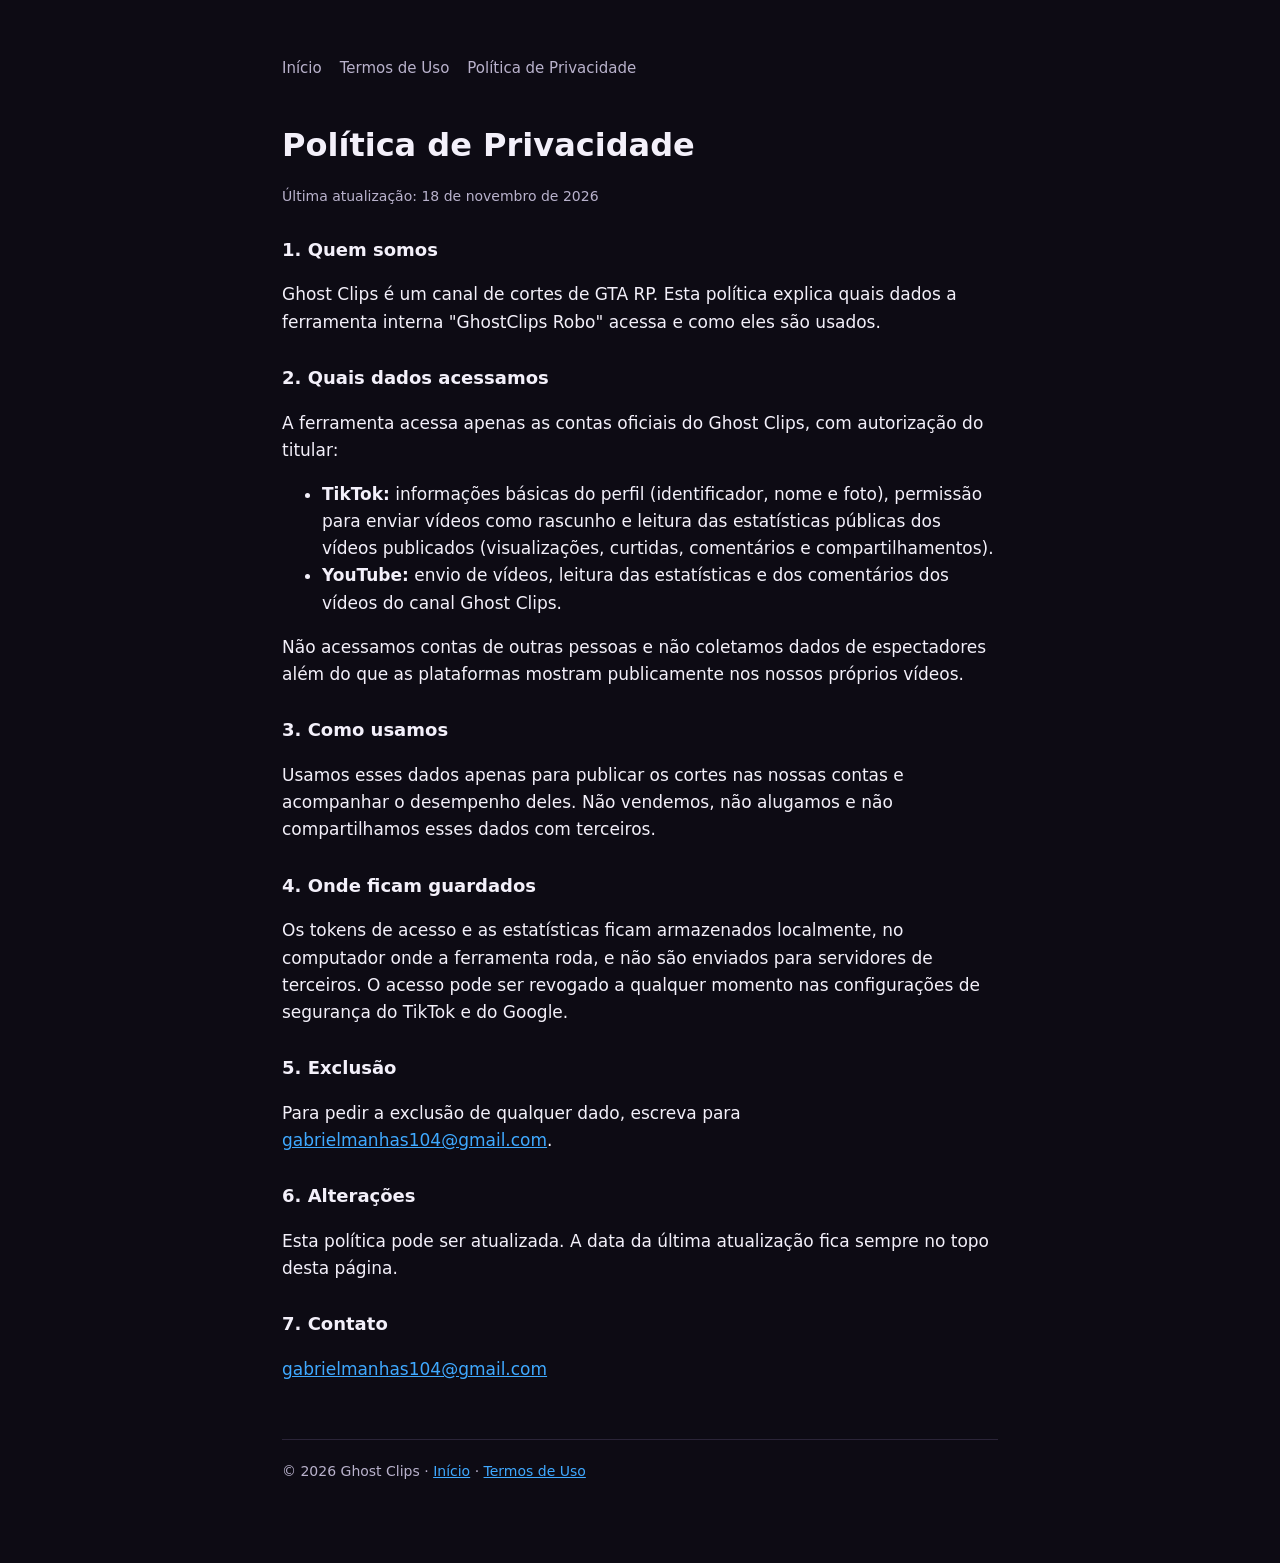
==== privacidade.html @ 07d4dc70 "Create privacidade.html" ====
<!doctype html>
<html lang="pt-BR">
<head>
<meta charset="utf-8">
<meta name="viewport" content="width=device-width,initial-scale=1">
<title>Política de Privacidade — Ghost Clips</title>
<link rel="stylesheet" href="estilo.css">
</head>
<body><main>
<nav><a href="index.html">Início</a><a href="termos.html">Termos de Uso</a><a href="privacidade.html">Política de Privacidade</a></nav>
<h1>Política de Privacidade</h1>
<p class="data">Última atualização: 18 de novembro de 2026</p>

<h3>1. Quem somos</h3>
<p>Ghost Clips é um canal de cortes de GTA RP. Esta política explica quais dados a ferramenta interna "GhostClips Robo" acessa e como eles são usados.</p>

<h3>2. Quais dados acessamos</h3>
<p>A ferramenta acessa apenas as contas oficiais do Ghost Clips, com autorização do titular:</p>
<ul>
<li><b>TikTok:</b> informações básicas do perfil (identificador, nome e foto), permissão para enviar vídeos como rascunho e leitura das estatísticas públicas dos vídeos publicados (visualizações, curtidas, comentários e compartilhamentos).</li>
<li><b>YouTube:</b> envio de vídeos, leitura das estatísticas e dos comentários dos vídeos do canal Ghost Clips.</li>
</ul>
<p>Não acessamos contas de outras pessoas e não coletamos dados de espectadores além do que as plataformas mostram publicamente nos nossos próprios vídeos.</p>

<h3>3. Como usamos</h3>
<p>Usamos esses dados apenas para publicar os cortes nas nossas contas e acompanhar o desempenho deles. Não vendemos, não alugamos e não compartilhamos esses dados com terceiros.</p>

<h3>4. Onde ficam guardados</h3>
<p>Os tokens de acesso e as estatísticas ficam armazenados localmente, no computador onde a ferramenta roda, e não são enviados para servidores de terceiros. O acesso pode ser revogado a qualquer momento nas configurações de segurança do TikTok e do Google.</p>

<h3>5. Exclusão</h3>
<p>Para pedir a exclusão de qualquer dado, escreva para <a href="mailto:gabrielmanhas104@gmail.com">gabrielmanhas104@gmail.com</a>.</p>

<h3>6. Alterações</h3>
<p>Esta política pode ser atualizada. A data da última atualização fica sempre no topo desta página.</p>

<h3>7. Contato</h3>
<p><a href="mailto:gabrielmanhas104@gmail.com">gabrielmanhas104@gmail.com</a></p>

<footer>© 2026 Ghost Clips · <a href="index.html">Início</a> · <a href="termos.html">Termos de Uso</a></footer>
</main></body></html>
---- estilo.css ----
:root{--bg:#0d0b14;--card:#16131f;--ink:#f3f0fa;--ink2:#b9b2cc;--rosa:#ff3d8b;--azul:#3fa9ff;--linha:#2a2438}
*{box-sizing:border-box}
body{margin:0;background:var(--bg);color:var(--ink);font:17px/1.6 system-ui,-apple-system,"Segoe UI",sans-serif}
main{max-width:760px;margin:0 auto;padding:56px 22px 80px}
a{color:var(--azul)}
.marca{font-weight:900;font-size:44px;letter-spacing:-1px;line-height:1;margin:0}
.marca span{background:linear-gradient(90deg,var(--rosa),var(--azul));-webkit-background-clip:text;background-clip:text;color:transparent}
.sub{color:var(--ink2);font-size:19px;margin:12px 0 32px}
.card{background:var(--card);border:1px solid var(--linha);border-radius:16px;padding:22px 24px;margin:16px 0}
.card h2{margin:0 0 8px;font-size:20px}
nav{display:flex;gap:18px;flex-wrap:wrap;margin-bottom:40px;font-size:15px}
nav a{color:var(--ink2);text-decoration:none}
nav a:hover{color:var(--ink)}
h1{font-size:32px;margin:0 0 6px}
h3{margin:28px 0 6px;font-size:18px}
.data{color:var(--ink2);font-size:14px;margin-bottom:28px}
footer{margin-top:56px;padding-top:20px;border-top:1px solid var(--linha);color:var(--ink2);font-size:14px}
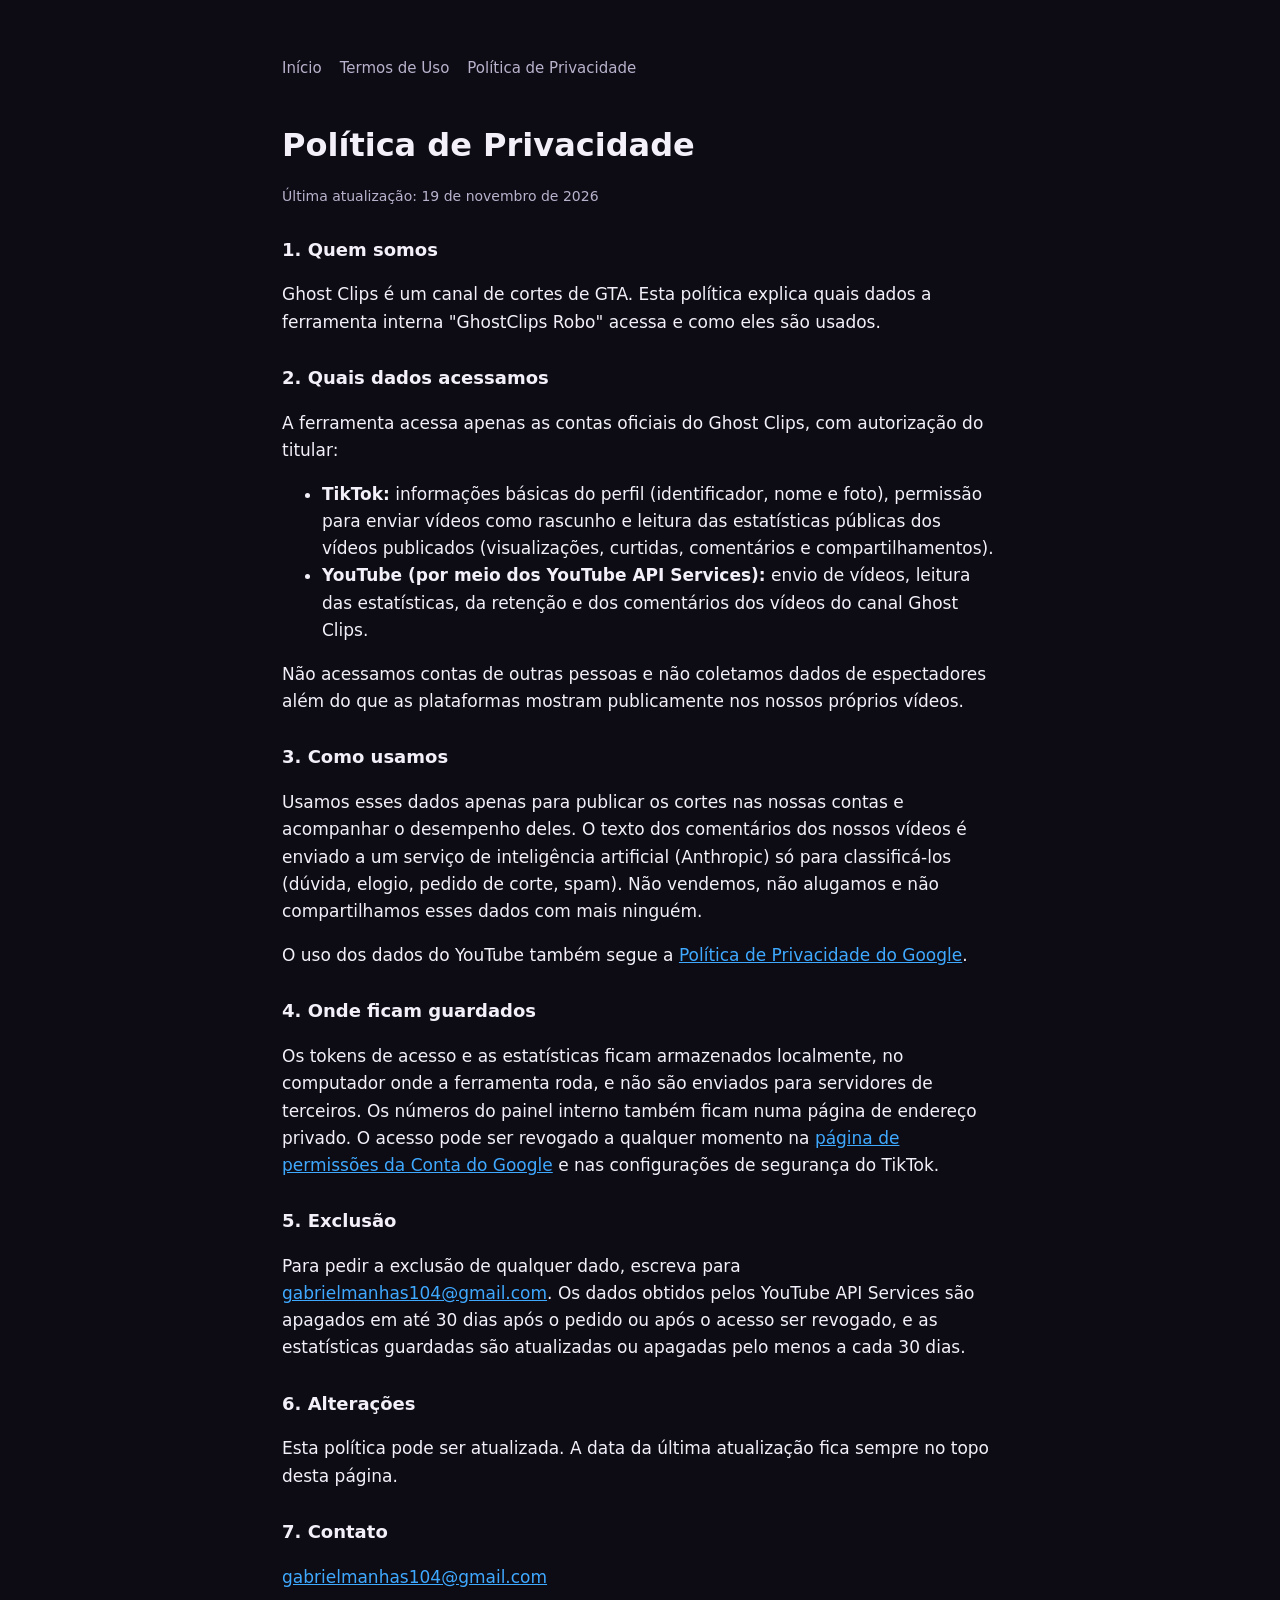
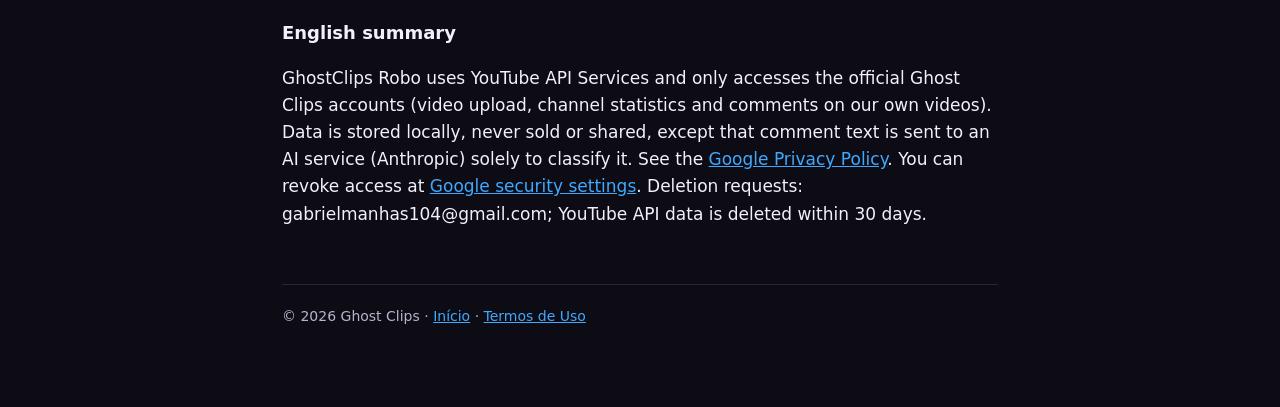
==== commit 827f49af: "Update privacidade.html" ====
--- a/privacidade.html
+++ b/privacidade.html
@@ -9,27 +9,28 @@
 <body><main>
 <nav><a href="index.html">Início</a><a href="termos.html">Termos de Uso</a><a href="privacidade.html">Política de Privacidade</a></nav>
 <h1>Política de Privacidade</h1>
-<p class="data">Última atualização: 18 de novembro de 2026</p>
+<p class="data">Última atualização: 19 de novembro de 2026</p>
 
 <h3>1. Quem somos</h3>
-<p>Ghost Clips é um canal de cortes de GTA RP. Esta política explica quais dados a ferramenta interna "GhostClips Robo" acessa e como eles são usados.</p>
+<p>Ghost Clips é um canal de cortes de GTA. Esta política explica quais dados a ferramenta interna "GhostClips Robo" acessa e como eles são usados.</p>
 
 <h3>2. Quais dados acessamos</h3>
 <p>A ferramenta acessa apenas as contas oficiais do Ghost Clips, com autorização do titular:</p>
 <ul>
 <li><b>TikTok:</b> informações básicas do perfil (identificador, nome e foto), permissão para enviar vídeos como rascunho e leitura das estatísticas públicas dos vídeos publicados (visualizações, curtidas, comentários e compartilhamentos).</li>
-<li><b>YouTube:</b> envio de vídeos, leitura das estatísticas e dos comentários dos vídeos do canal Ghost Clips.</li>
+<li><b>YouTube (por meio dos YouTube API Services):</b> envio de vídeos, leitura das estatísticas, da retenção e dos comentários dos vídeos do canal Ghost Clips.</li>
 </ul>
 <p>Não acessamos contas de outras pessoas e não coletamos dados de espectadores além do que as plataformas mostram publicamente nos nossos próprios vídeos.</p>
 
 <h3>3. Como usamos</h3>
-<p>Usamos esses dados apenas para publicar os cortes nas nossas contas e acompanhar o desempenho deles. Não vendemos, não alugamos e não compartilhamos esses dados com terceiros.</p>
+<p>Usamos esses dados apenas para publicar os cortes nas nossas contas e acompanhar o desempenho deles. O texto dos comentários dos nossos vídeos é enviado a um serviço de inteligência artificial (Anthropic) só para classificá-los (dúvida, elogio, pedido de corte, spam). Não vendemos, não alugamos e não compartilhamos esses dados com mais ninguém.</p>
+<p>O uso dos dados do YouTube também segue a <a href="http://www.google.com/policies/privacy">Política de Privacidade do Google</a>.</p>
 
 <h3>4. Onde ficam guardados</h3>
-<p>Os tokens de acesso e as estatísticas ficam armazenados localmente, no computador onde a ferramenta roda, e não são enviados para servidores de terceiros. O acesso pode ser revogado a qualquer momento nas configurações de segurança do TikTok e do Google.</p>
+<p>Os tokens de acesso e as estatísticas ficam armazenados localmente, no computador onde a ferramenta roda, e não são enviados para servidores de terceiros. Os números do painel interno também ficam numa página de endereço privado. O acesso pode ser revogado a qualquer momento na <a href="https://security.google.com/settings/security/permissions">página de permissões da Conta do Google</a> e nas configurações de segurança do TikTok.</p>
 
 <h3>5. Exclusão</h3>
-<p>Para pedir a exclusão de qualquer dado, escreva para <a href="mailto:gabrielmanhas104@gmail.com">gabrielmanhas104@gmail.com</a>.</p>
+<p>Para pedir a exclusão de qualquer dado, escreva para <a href="mailto:gabrielmanhas104@gmail.com">gabrielmanhas104@gmail.com</a>. Os dados obtidos pelos YouTube API Services são apagados em até 30 dias após o pedido ou após o acesso ser revogado, e as estatísticas guardadas são atualizadas ou apagadas pelo menos a cada 30 dias.</p>
 
 <h3>6. Alterações</h3>
 <p>Esta política pode ser atualizada. A data da última atualização fica sempre no topo desta página.</p>
@@ -37,5 +38,8 @@
 <h3>7. Contato</h3>
 <p><a href="mailto:gabrielmanhas104@gmail.com">gabrielmanhas104@gmail.com</a></p>
 
+<h3>English summary</h3>
+<p>GhostClips Robo uses YouTube API Services and only accesses the official Ghost Clips accounts (video upload, channel statistics and comments on our own videos). Data is stored locally, never sold or shared, except that comment text is sent to an AI service (Anthropic) solely to classify it. See the <a href="http://www.google.com/policies/privacy">Google Privacy Policy</a>. You can revoke access at <a href="https://security.google.com/settings/security/permissions">Google security settings</a>. Deletion requests: gabrielmanhas104@gmail.com; YouTube API data is deleted within 30 days.</p>
+
 <footer>© 2026 Ghost Clips · <a href="index.html">Início</a> · <a href="termos.html">Termos de Uso</a></footer>
 </main></body></html>
